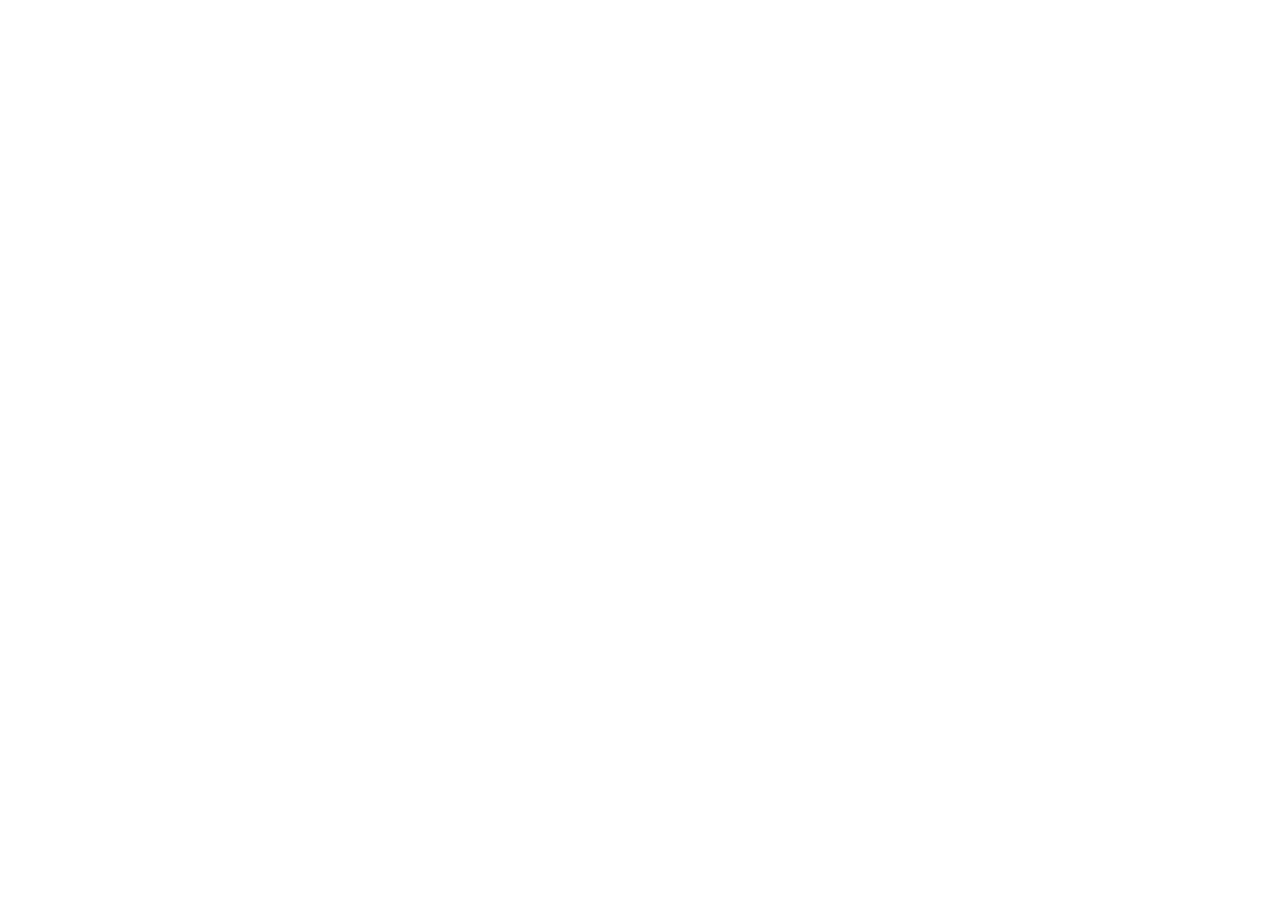
==== index.html @ fafbfbc6 "Redirect the user site root to the product cover. Send the bare root and unknown user-site paths to " ====
<!DOCTYPE html>
<html lang="en">
<head>
  <meta charset="utf-8">
  <title>Calvin Chow — Product Manager</title>
  <link rel="canonical" href="https://calvin-chow-pm.github.io/agentic-product-workflow/">
  <meta http-equiv="refresh" content="0; url=https://calvin-chow-pm.github.io/agentic-product-workflow/">
  <script>
    location.replace("https://calvin-chow-pm.github.io/agentic-product-workflow/");
  </script>
</head>
<body>
  <p><a href="https://calvin-chow-pm.github.io/agentic-product-workflow/">Calvin Chow — Product Manager</a></p>
</body>
</html>
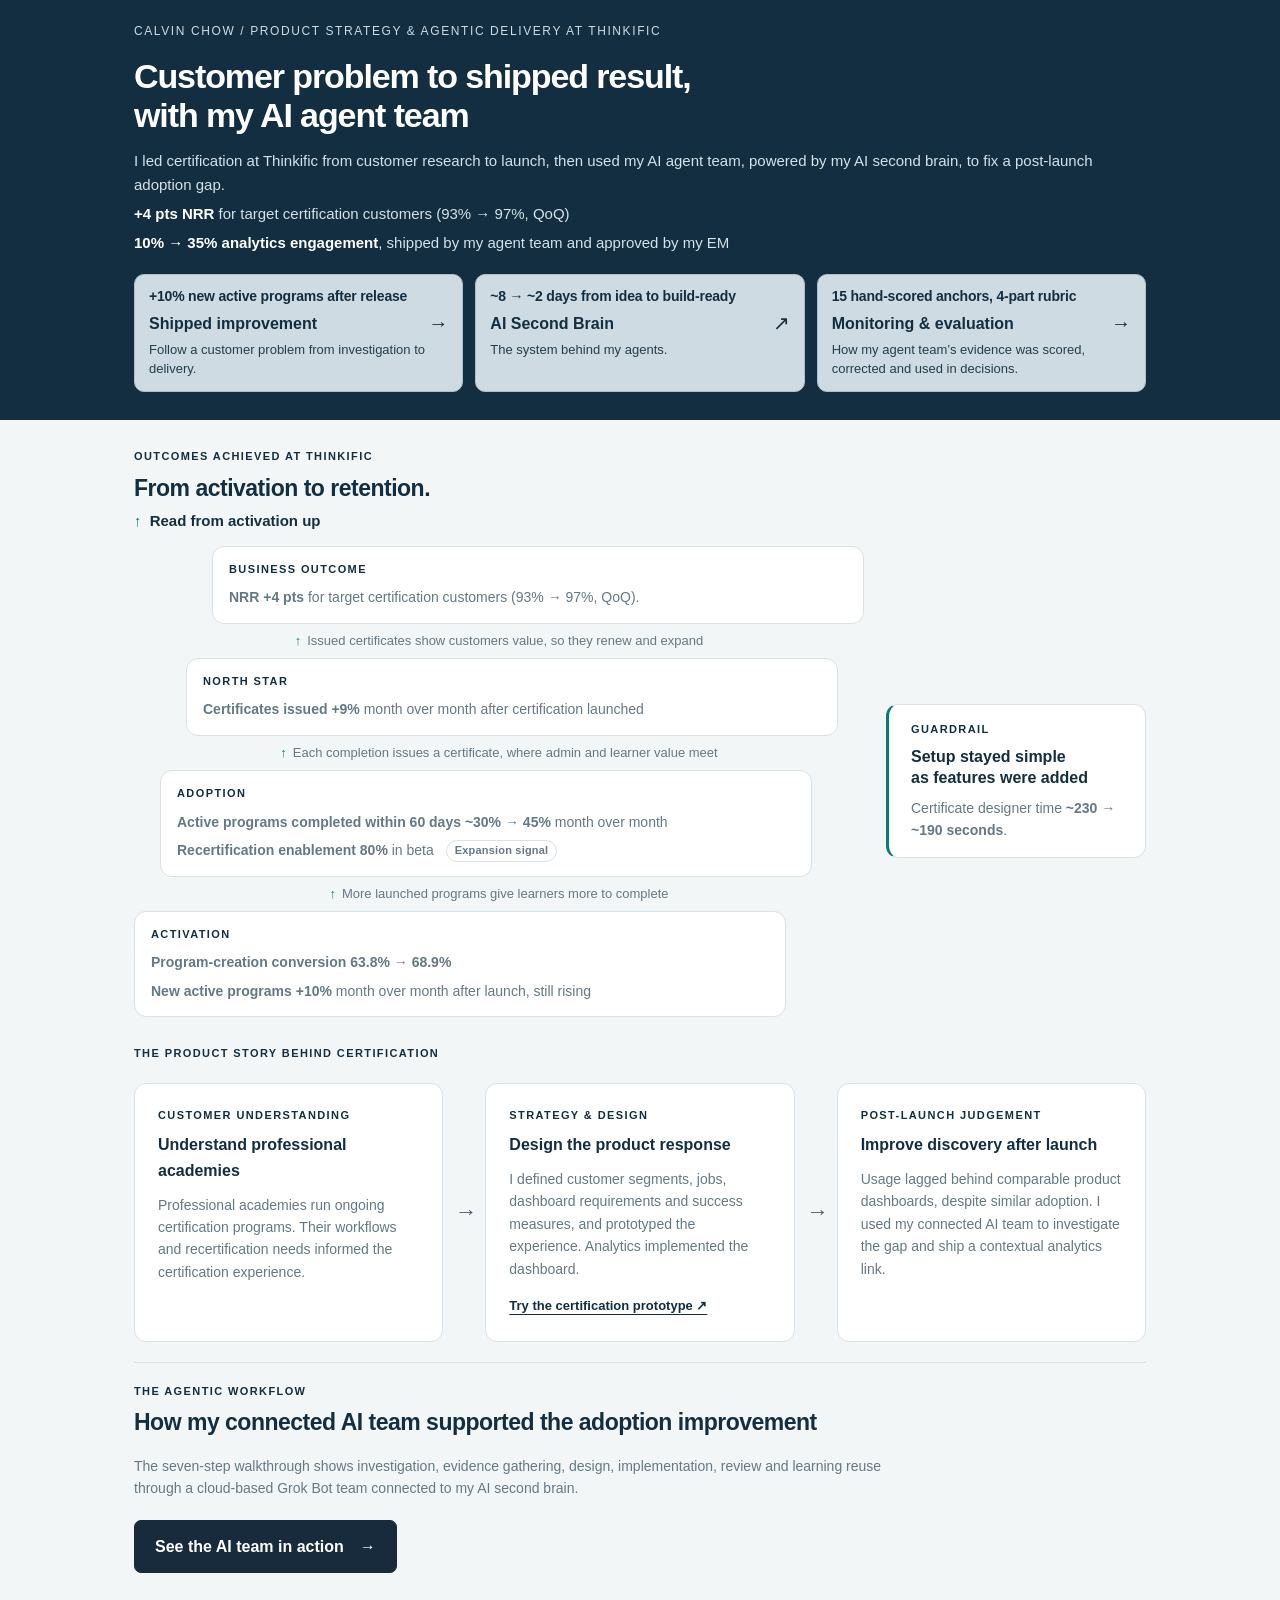
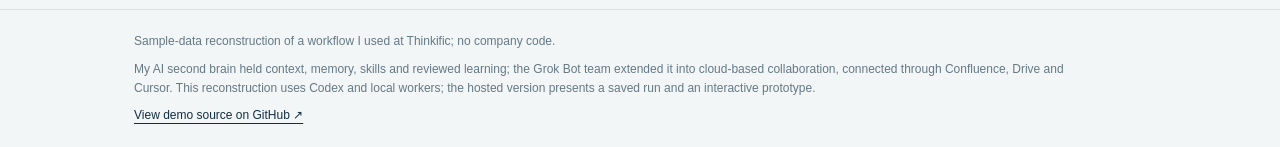
==== commit 0dbd4233: "Serve the portfolio at clean root paths. Publish the cover at /, the walkthrough at /workflow/, and " ====
--- a/index.html
+++ b/index.html
@@ -1,15 +1,20 @@
-<!DOCTYPE html>
+<!doctype html>
 <html lang="en">
-<head>
-  <meta charset="utf-8">
-  <title>Calvin Chow — Product Manager</title>
-  <link rel="canonical" href="https://calvin-chow-pm.github.io/agentic-product-workflow/">
-  <meta http-equiv="refresh" content="0; url=https://calvin-chow-pm.github.io/agentic-product-workflow/">
-  <script>
-    location.replace("https://calvin-chow-pm.github.io/agentic-product-workflow/");
-  </script>
+<head><meta charset="utf-8"><meta name="viewport" content="width=device-width,initial-scale=1"><title>Calvin Chow · Agentic product workflow</title>
+<style>
+:root{--navy:#132e40;--action:#172b3c;--action-border:#172b3c;--action-hover:#36576b;--header-accent:#cedbe2;--hero-card:#cedbe2;--hero-border:#aebfc9;--hero-hover:#dce6eb;--teal:#097b7e;--muted:#647985;--line:#d8e2e6;--bg:#f3f6f6}*{box-sizing:border-box}body{margin:0;background:var(--bg);color:var(--navy);font:16px/1.6 -apple-system,BlinkMacSystemFont,"Segoe UI",sans-serif}a{color:var(--navy);text-underline-offset:4px}a:focus-visible{outline:3px solid #e8ad47;outline-offset:5px}.wrap{max-width:1140px;margin:auto;padding:0 5vw}header{background:var(--navy);color:white;padding:22px 0 28px}.name{font-size:12px;text-transform:uppercase;letter-spacing:1.6px;color:var(--header-accent)}.hero{max-width:none}.hero h1{margin:16px 0 14px}h1{font-size:32px;line-height:1.15;letter-spacing:-1.1px;margin:16px 0 14px;font-weight:650}@media(min-width:1200px){h1{font-size:34px}}.hero-lead{margin:0 0 20px}.hero-lead p{font-size:15px;line-height:1.55;color:#d5e2e8;max-width:none;margin:0}.hero-lead p+p{margin-top:6px}.hero-lead strong{color:#fff;font-weight:650}main.wrap{padding-top:28px;padding-bottom:36px}.intro{display:grid;grid-template-columns:repeat(3,1fr);gap:18px}.card{background:white;border:1px solid var(--line);border-radius:12px;padding:23px}h2{font-size:23px;line-height:1.3;letter-spacing:-.5px;margin:0 0 17px}h3{font-size:16px;margin:0 0 10px}.card p{color:var(--muted);font-size:14px;margin:0}.eyebrow{color:var(--navy);font-size:11px;text-transform:uppercase;letter-spacing:1.4px;font-weight:700;margin-bottom:8px}#strategy{margin-top:28px}.bottom{margin-top:20px}.workflow-bridge{margin-top:20px;padding-top:20px;border-top:1px solid var(--line)}.workflow-bridge p{font-size:14px;color:var(--muted);max-width:760px;margin:0}.actions{display:flex;align-items:center;flex-wrap:wrap;gap:18px}.cta{display:inline-flex;align-items:center;gap:16px;background:var(--action);color:white;padding:13px 20px;border-radius:7px;text-decoration:none;font-weight:650;border:1px solid var(--action-border)}.cta:hover{background:var(--action-hover)}footer{border-top:1px solid var(--line);padding:22px 0;font-size:12px;color:var(--muted)}footer p{margin:0 0 8px;max-width:950px}
+html{scroll-behavior:smooth;scroll-padding-top:20px}.prototype-link{display:inline-block;font-size:13px;font-weight:650;margin-top:16px}.prototype-note{display:block;font-size:11px;color:var(--muted);margin-top:6px}#prototype{scroll-margin-top:30px}.story-label{margin-bottom:20px}.intro{grid-template-columns:minmax(0,1fr) 18px minmax(0,1fr) 18px minmax(0,1fr);gap:12px}.story-arrow{align-self:center;text-align:center;color:var(--navy);font-size:22px;line-height:1;opacity:.75}
+.path-cards{display:grid;grid-template-columns:repeat(3,minmax(0,1fr));gap:12px;margin:0}.path-card{display:flex;flex-direction:column;gap:4px;min-height:100%;padding:12px 14px;border-radius:10px;border:1px solid var(--hero-border);background:var(--hero-card);text-decoration:none;color:var(--navy);transition:background .15s,border-color .15s}.path-card:hover{background:var(--hero-hover);border-color:var(--hero-border)}.path-kicker{font-size:14px;font-weight:700;line-height:1.35;letter-spacing:-.2px}.path-title{display:flex;align-items:center;justify-content:space-between;gap:12px;font-size:16px;font-weight:650;line-height:1.35}.path-title>span{color:var(--navy);font-size:20px;font-weight:400}.path-description{font-size:13px;line-height:1.45;color:#243e4c}
+.ladder-layout{display:grid;grid-template-columns:minmax(0,1fr) 260px;gap:22px;align-items:center}.ladder{list-style:none;padding:0;margin:0;display:flex;flex-direction:column-reverse}.rung{background:#fff;border:1px solid var(--line);border-radius:12px;padding:14px 16px}.ladder .rung:nth-child(1){margin-right:78px}.ladder .rung:nth-child(3){margin-left:26px;margin-right:52px}.ladder .rung:nth-child(5){margin-left:52px;margin-right:26px}.ladder .rung:nth-child(7){margin-left:78px}.rung h3{margin:0 0 6px}.rung p{margin:0;color:var(--muted);font-size:14px}.signal{display:inline-block;margin-left:8px;padding:1px 8px;border:1px solid var(--line);border-radius:999px;color:var(--muted);font-size:11px;font-weight:650;letter-spacing:.2px;line-height:1.6;vertical-align:1px}.rung p+p{margin-top:6px}.rung-link{padding:8px 18px;text-align:center;color:var(--muted);font-size:13px;line-height:1.4}.rung-link span{color:var(--teal);font-weight:650;margin-right:6px}.guardrail{background:#fff;border:1px solid var(--line);border-left:3px solid var(--teal);border-radius:12px;padding:16px 14px 16px 22px}.outcomes-head{display:flex;align-items:baseline;justify-content:space-between;gap:16px;margin:0 0 8px}.outcomes-head h2{margin:0}.ladder-cue{margin:0 0 14px;font-size:15px;font-weight:650;color:var(--navy);line-height:1.35}.ladder-cue span{color:var(--teal);margin-right:4px}.guardrail h3{margin:0 0 8px;line-height:1.3}.guardrail h3 span{white-space:nowrap}.guardrail p{margin:0;color:var(--muted);font-size:14px}
+@media(max-width:900px){.path-cards{grid-template-columns:1fr}}
+@media(max-width:760px){.intro{grid-template-columns:minmax(0,1fr);gap:14px}.ladder-layout{grid-template-columns:1fr}.ladder-heading,.outcomes-head{flex-wrap:wrap}.ladder-cue{white-space:normal}.ladder .rung{margin:0!important}.wrap{padding:0 6vw}header{padding-bottom:24px}.card{padding:20px}.story-arrow{justify-self:center;transform:rotate(90deg)}}
+@media(prefers-reduced-motion:reduce){html{scroll-behavior:auto}.path-card{transition:none}}
+</style><script defer src="analytics.js"></script>
 </head>
-<body>
-  <p><a href="https://calvin-chow-pm.github.io/agentic-product-workflow/">Calvin Chow — Product Manager</a></p>
-</body>
-</html>
+<body><header><div class="wrap"><div class="name">Calvin Chow / Product strategy &amp; agentic delivery at Thinkific</div><div class="hero"><h1>Customer problem to shipped result,<br>with my AI agent team</h1><!-- 10% → 35% metric name: analytics engagement --><div class="hero-lead"><p>I led certification at Thinkific from customer research to launch, then used my AI agent team, powered by my AI second brain, to fix a post-launch adoption gap.</p><p><strong>+4 pts NRR</strong> for target certification customers (93% → 97%, QoQ)</p><p><strong>10% → 35% analytics engagement</strong>, shipped by my agent team and approved by my EM</p></div><div class="path-cards" aria-label="Explore the agent team"><a class="path-card" href="workflow/"><span class="path-kicker">+10% new active programs after release</span><span class="path-title">Shipped improvement <span aria-hidden="true">→</span></span><span class="path-description">Follow a customer problem from investigation to delivery.</span></a><a class="path-card" href="https://calvin-chow-pm.github.io/pm-ai-second-brain/"><span class="path-kicker">~8 → ~2 days from idea to build-ready</span><span class="path-title">AI Second Brain <span aria-hidden="true">↗</span></span><span class="path-description">The system behind my agents.</span></a><a class="path-card" href="system/"><span class="path-kicker">15 hand-scored anchors, 4-part rubric</span><span class="path-title">Monitoring &amp; evaluation <span aria-hidden="true">→</span></span><span class="path-description">How my agent team’s evidence was scored, corrected and used in decisions.</span></a></div></div></div></header>
+<main class="wrap">
+<section class="outcomes" id="outcomes"><div class="eyebrow">Outcomes achieved at Thinkific</div><div class="outcomes-head"><h2>From activation to retention.</h2></div><p class="ladder-cue"><span aria-hidden="true">↑</span> Read from activation up</p><div class="ladder-layout"><ol class="ladder"><li class="rung"><div class="eyebrow">Activation</div><p><strong>Program-creation conversion</strong> <strong>63.8% → 68.9%</strong></p><p><strong>New active programs +10%</strong> month over month after launch, still rising</p></li><li class="rung-link"><span aria-hidden="true">↑</span>More launched programs give learners more to complete</li><li class="rung"><div class="eyebrow">Adoption</div><p><strong>Active programs completed within 60 days</strong> <strong>~30% → 45%</strong> month over month</p><p><strong>Recertification enablement</strong> <strong>80%</strong> in beta <span class="signal">Expansion signal</span></p></li><li class="rung-link"><span aria-hidden="true">↑</span>Each completion issues a certificate, where admin and learner value meet</li><li class="rung"><div class="eyebrow">North star</div><p><strong>Certificates issued +9%</strong> month over month after certification launched</p></li><li class="rung-link"><span aria-hidden="true">↑</span>Issued certificates show customers value, so they renew and expand</li><li class="rung"><div class="eyebrow">Business outcome</div><p><strong>NRR</strong> <strong>+4 pts</strong> for target certification customers (93% → 97%, QoQ).</p></li></ol><aside class="guardrail"><div class="eyebrow">Guardrail</div><h3><span>Setup stayed simple</span><br>as features were added</h3><p>Certificate designer time <strong>~230 → ~190 seconds</strong>.</p></aside></div></section>
+<section id="strategy" aria-label="Product strategy"><div class="eyebrow story-label">The product story behind certification</div><div class="intro"><section class="card"><div class="eyebrow">Customer understanding</div><h3>Understand professional academies</h3><p>Professional academies run ongoing certification programs. Their workflows and recertification needs informed the certification experience.</p></section><span class="story-arrow" aria-hidden="true">→</span><section class="card"><div class="eyebrow">Strategy &amp; design</div><h3>Design the product response</h3><p>I defined customer segments, jobs, dashboard requirements and success measures, and prototyped the experience. Analytics implemented the dashboard.</p><a class="prototype-link" id="prototype" href="prototype/?view=overview">Try the certification prototype ↗</a></section><span class="story-arrow" aria-hidden="true">→</span><section class="card"><div class="eyebrow">Post-launch judgement</div><h3>Improve discovery after launch</h3><p>Usage lagged behind comparable product dashboards, despite similar adoption. I used my connected AI team to investigate the gap and ship a contextual analytics link.</p></section></div>
+</section>
+<section class="workflow-bridge" aria-labelledby="workflow-heading"><div class="eyebrow">The agentic workflow</div><h2 id="workflow-heading">How my connected AI team supported the adoption improvement</h2><p>The seven-step walkthrough shows investigation, evidence gathering, design, implementation, review and learning reuse through a cloud-based Grok Bot team connected to my AI second brain.</p><div class="actions bottom"><a class="cta" href="workflow/">See the AI team in action <span aria-hidden="true">→</span></a></div></section></main>
+<footer><div class="wrap"><p>Sample-data reconstruction of a workflow I used at Thinkific; no company code.</p><p>My AI second brain held context, memory, skills and reviewed learning; the Grok Bot team extended it into cloud-based collaboration, connected through Confluence, Drive and Cursor. This reconstruction uses Codex and local workers; the hosted version presents a saved run and an interactive prototype.</p><a href="https://github.com/calvin-chow-pm/agentic-product-workflow">View demo source on GitHub ↗</a></div></footer></body></html>
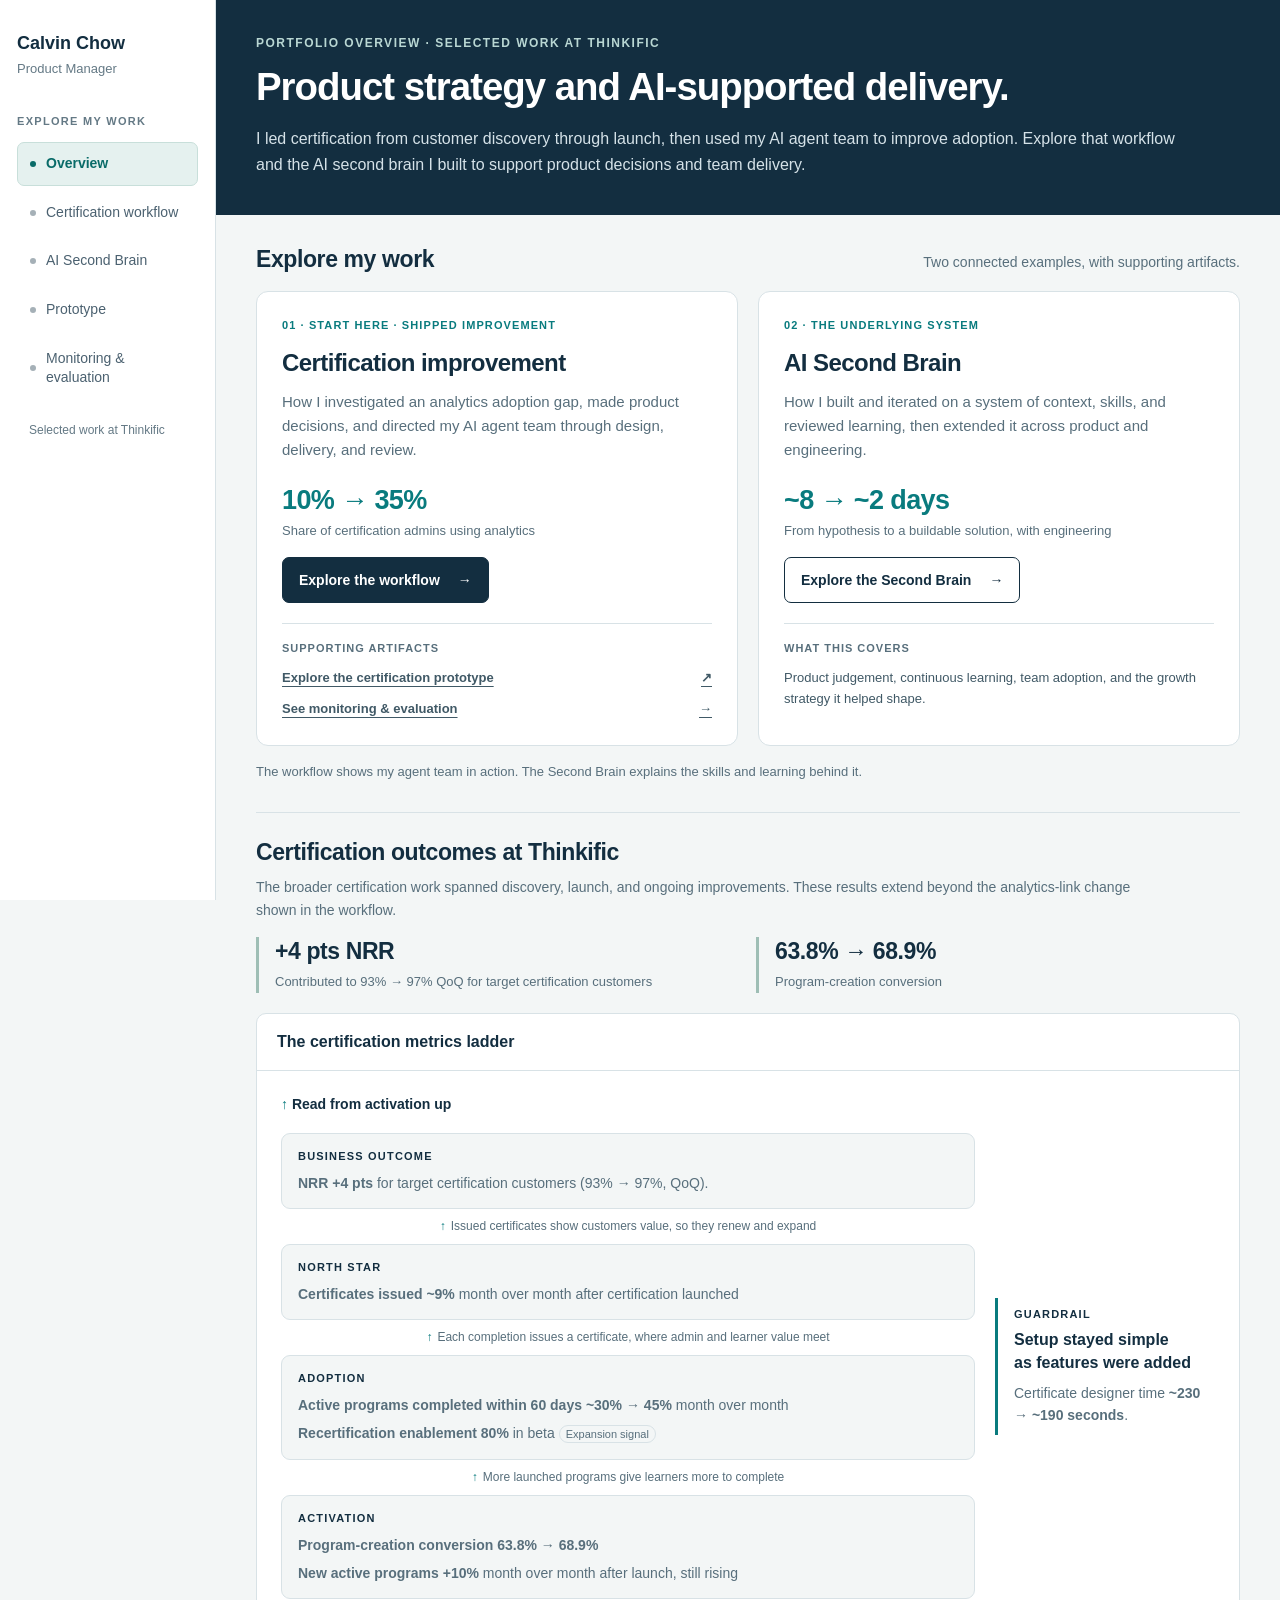
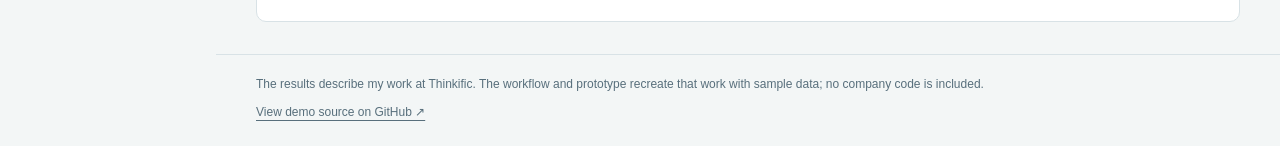
==== commit f39cf917: "Clarify portfolio overview and show certification outcomes" ====
--- a/index.html
+++ b/index.html
@@ -1,20 +1,43 @@
 <!doctype html>
-<html lang="en">
-<head><meta charset="utf-8"><meta name="viewport" content="width=device-width,initial-scale=1"><title>Calvin Chow · Agentic product workflow</title>
-<style>
-:root{--navy:#132e40;--action:#172b3c;--action-border:#172b3c;--action-hover:#36576b;--header-accent:#cedbe2;--hero-card:#cedbe2;--hero-border:#aebfc9;--hero-hover:#dce6eb;--teal:#097b7e;--muted:#647985;--line:#d8e2e6;--bg:#f3f6f6}*{box-sizing:border-box}body{margin:0;background:var(--bg);color:var(--navy);font:16px/1.6 -apple-system,BlinkMacSystemFont,"Segoe UI",sans-serif}a{color:var(--navy);text-underline-offset:4px}a:focus-visible{outline:3px solid #e8ad47;outline-offset:5px}.wrap{max-width:1140px;margin:auto;padding:0 5vw}header{background:var(--navy);color:white;padding:22px 0 28px}.name{font-size:12px;text-transform:uppercase;letter-spacing:1.6px;color:var(--header-accent)}.hero{max-width:none}.hero h1{margin:16px 0 14px}h1{font-size:32px;line-height:1.15;letter-spacing:-1.1px;margin:16px 0 14px;font-weight:650}@media(min-width:1200px){h1{font-size:34px}}.hero-lead{margin:0 0 20px}.hero-lead p{font-size:15px;line-height:1.55;color:#d5e2e8;max-width:none;margin:0}.hero-lead p+p{margin-top:6px}.hero-lead strong{color:#fff;font-weight:650}main.wrap{padding-top:28px;padding-bottom:36px}.intro{display:grid;grid-template-columns:repeat(3,1fr);gap:18px}.card{background:white;border:1px solid var(--line);border-radius:12px;padding:23px}h2{font-size:23px;line-height:1.3;letter-spacing:-.5px;margin:0 0 17px}h3{font-size:16px;margin:0 0 10px}.card p{color:var(--muted);font-size:14px;margin:0}.eyebrow{color:var(--navy);font-size:11px;text-transform:uppercase;letter-spacing:1.4px;font-weight:700;margin-bottom:8px}#strategy{margin-top:28px}.bottom{margin-top:20px}.workflow-bridge{margin-top:20px;padding-top:20px;border-top:1px solid var(--line)}.workflow-bridge p{font-size:14px;color:var(--muted);max-width:760px;margin:0}.actions{display:flex;align-items:center;flex-wrap:wrap;gap:18px}.cta{display:inline-flex;align-items:center;gap:16px;background:var(--action);color:white;padding:13px 20px;border-radius:7px;text-decoration:none;font-weight:650;border:1px solid var(--action-border)}.cta:hover{background:var(--action-hover)}footer{border-top:1px solid var(--line);padding:22px 0;font-size:12px;color:var(--muted)}footer p{margin:0 0 8px;max-width:950px}
-html{scroll-behavior:smooth;scroll-padding-top:20px}.prototype-link{display:inline-block;font-size:13px;font-weight:650;margin-top:16px}.prototype-note{display:block;font-size:11px;color:var(--muted);margin-top:6px}#prototype{scroll-margin-top:30px}.story-label{margin-bottom:20px}.intro{grid-template-columns:minmax(0,1fr) 18px minmax(0,1fr) 18px minmax(0,1fr);gap:12px}.story-arrow{align-self:center;text-align:center;color:var(--navy);font-size:22px;line-height:1;opacity:.75}
-.path-cards{display:grid;grid-template-columns:repeat(3,minmax(0,1fr));gap:12px;margin:0}.path-card{display:flex;flex-direction:column;gap:4px;min-height:100%;padding:12px 14px;border-radius:10px;border:1px solid var(--hero-border);background:var(--hero-card);text-decoration:none;color:var(--navy);transition:background .15s,border-color .15s}.path-card:hover{background:var(--hero-hover);border-color:var(--hero-border)}.path-kicker{font-size:14px;font-weight:700;line-height:1.35;letter-spacing:-.2px}.path-title{display:flex;align-items:center;justify-content:space-between;gap:12px;font-size:16px;font-weight:650;line-height:1.35}.path-title>span{color:var(--navy);font-size:20px;font-weight:400}.path-description{font-size:13px;line-height:1.45;color:#243e4c}
-.ladder-layout{display:grid;grid-template-columns:minmax(0,1fr) 260px;gap:22px;align-items:center}.ladder{list-style:none;padding:0;margin:0;display:flex;flex-direction:column-reverse}.rung{background:#fff;border:1px solid var(--line);border-radius:12px;padding:14px 16px}.ladder .rung:nth-child(1){margin-right:78px}.ladder .rung:nth-child(3){margin-left:26px;margin-right:52px}.ladder .rung:nth-child(5){margin-left:52px;margin-right:26px}.ladder .rung:nth-child(7){margin-left:78px}.rung h3{margin:0 0 6px}.rung p{margin:0;color:var(--muted);font-size:14px}.signal{display:inline-block;margin-left:8px;padding:1px 8px;border:1px solid var(--line);border-radius:999px;color:var(--muted);font-size:11px;font-weight:650;letter-spacing:.2px;line-height:1.6;vertical-align:1px}.rung p+p{margin-top:6px}.rung-link{padding:8px 18px;text-align:center;color:var(--muted);font-size:13px;line-height:1.4}.rung-link span{color:var(--teal);font-weight:650;margin-right:6px}.guardrail{background:#fff;border:1px solid var(--line);border-left:3px solid var(--teal);border-radius:12px;padding:16px 14px 16px 22px}.outcomes-head{display:flex;align-items:baseline;justify-content:space-between;gap:16px;margin:0 0 8px}.outcomes-head h2{margin:0}.ladder-cue{margin:0 0 14px;font-size:15px;font-weight:650;color:var(--navy);line-height:1.35}.ladder-cue span{color:var(--teal);margin-right:4px}.guardrail h3{margin:0 0 8px;line-height:1.3}.guardrail h3 span{white-space:nowrap}.guardrail p{margin:0;color:var(--muted);font-size:14px}
-@media(max-width:900px){.path-cards{grid-template-columns:1fr}}
-@media(max-width:760px){.intro{grid-template-columns:minmax(0,1fr);gap:14px}.ladder-layout{grid-template-columns:1fr}.ladder-heading,.outcomes-head{flex-wrap:wrap}.ladder-cue{white-space:normal}.ladder .rung{margin:0!important}.wrap{padding:0 6vw}header{padding-bottom:24px}.card{padding:20px}.story-arrow{justify-self:center;transform:rotate(90deg)}}
-@media(prefers-reduced-motion:reduce){html{scroll-behavior:auto}.path-card{transition:none}}
-</style><script defer src="analytics.js"></script>
-</head>
-<body><header><div class="wrap"><div class="name">Calvin Chow / Product strategy &amp; agentic delivery at Thinkific</div><div class="hero"><h1>Customer problem to shipped result,<br>with my AI agent team</h1><!-- 10% → 35% metric name: analytics engagement --><div class="hero-lead"><p>I led certification at Thinkific from customer research to launch, then used my AI agent team, powered by my AI second brain, to fix a post-launch adoption gap.</p><p><strong>+4 pts NRR</strong> for target certification customers (93% → 97%, QoQ)</p><p><strong>10% → 35% analytics engagement</strong>, shipped by my agent team and approved by my EM</p></div><div class="path-cards" aria-label="Explore the agent team"><a class="path-card" href="workflow/"><span class="path-kicker">+10% new active programs after release</span><span class="path-title">Shipped improvement <span aria-hidden="true">→</span></span><span class="path-description">Follow a customer problem from investigation to delivery.</span></a><a class="path-card" href="https://calvin-chow-pm.github.io/pm-ai-second-brain/"><span class="path-kicker">~8 → ~2 days from idea to build-ready</span><span class="path-title">AI Second Brain <span aria-hidden="true">↗</span></span><span class="path-description">The system behind my agents.</span></a><a class="path-card" href="system/"><span class="path-kicker">15 hand-scored anchors, 4-part rubric</span><span class="path-title">Monitoring &amp; evaluation <span aria-hidden="true">→</span></span><span class="path-description">How my agent team’s evidence was scored, corrected and used in decisions.</span></a></div></div></div></header>
-<main class="wrap">
-<section class="outcomes" id="outcomes"><div class="eyebrow">Outcomes achieved at Thinkific</div><div class="outcomes-head"><h2>From activation to retention.</h2></div><p class="ladder-cue"><span aria-hidden="true">↑</span> Read from activation up</p><div class="ladder-layout"><ol class="ladder"><li class="rung"><div class="eyebrow">Activation</div><p><strong>Program-creation conversion</strong> <strong>63.8% → 68.9%</strong></p><p><strong>New active programs +10%</strong> month over month after launch, still rising</p></li><li class="rung-link"><span aria-hidden="true">↑</span>More launched programs give learners more to complete</li><li class="rung"><div class="eyebrow">Adoption</div><p><strong>Active programs completed within 60 days</strong> <strong>~30% → 45%</strong> month over month</p><p><strong>Recertification enablement</strong> <strong>80%</strong> in beta <span class="signal">Expansion signal</span></p></li><li class="rung-link"><span aria-hidden="true">↑</span>Each completion issues a certificate, where admin and learner value meet</li><li class="rung"><div class="eyebrow">North star</div><p><strong>Certificates issued +9%</strong> month over month after certification launched</p></li><li class="rung-link"><span aria-hidden="true">↑</span>Issued certificates show customers value, so they renew and expand</li><li class="rung"><div class="eyebrow">Business outcome</div><p><strong>NRR</strong> <strong>+4 pts</strong> for target certification customers (93% → 97%, QoQ).</p></li></ol><aside class="guardrail"><div class="eyebrow">Guardrail</div><h3><span>Setup stayed simple</span><br>as features were added</h3><p>Certificate designer time <strong>~230 → ~190 seconds</strong>.</p></aside></div></section>
-<section id="strategy" aria-label="Product strategy"><div class="eyebrow story-label">The product story behind certification</div><div class="intro"><section class="card"><div class="eyebrow">Customer understanding</div><h3>Understand professional academies</h3><p>Professional academies run ongoing certification programs. Their workflows and recertification needs informed the certification experience.</p></section><span class="story-arrow" aria-hidden="true">→</span><section class="card"><div class="eyebrow">Strategy &amp; design</div><h3>Design the product response</h3><p>I defined customer segments, jobs, dashboard requirements and success measures, and prototyped the experience. Analytics implemented the dashboard.</p><a class="prototype-link" id="prototype" href="prototype/?view=overview">Try the certification prototype ↗</a></section><span class="story-arrow" aria-hidden="true">→</span><section class="card"><div class="eyebrow">Post-launch judgement</div><h3>Improve discovery after launch</h3><p>Usage lagged behind comparable product dashboards, despite similar adoption. I used my connected AI team to investigate the gap and ship a contextual analytics link.</p></section></div>
+<html lang="en"><head><meta charset="utf-8"><meta name="viewport" content="width=device-width,initial-scale=1">
+<title>Portfolio overview · Calvin Chow</title>
+<meta name="description" content="Selected work at Thinkific: product strategy, certification improvements, and the AI second brain behind Calvin Chow's agent-supported delivery.">
+<link rel="stylesheet" href="cover.css"><script defer src="analytics.js"></script><link rel="stylesheet" href="portfolio-navigation.css"></head>
+<body class="portfolio-has-nav"><a class="portfolio-skip" href="#portfolio-page-start">Skip portfolio navigation</a><aside class="portfolio-rail" aria-label="Portfolio"><a class="portfolio-brand" href="/">Calvin Chow</a><span class="portfolio-role">Product Manager</span><p class="portfolio-nav-label">Explore my work</p><nav class="portfolio-nav" aria-label="Portfolio pages"><a href="/" aria-current="page"><span class="portfolio-nav-dot" aria-hidden="true"></span>Overview</a><a href="/workflow/"><span class="portfolio-nav-dot" aria-hidden="true"></span>Certification workflow</a><a href="/pm-ai-second-brain/"><span class="portfolio-nav-dot" aria-hidden="true"></span>AI Second Brain</a><a href="/prototype/?view=overview"><span class="portfolio-nav-dot" aria-hidden="true"></span>Prototype</a><a href="/system/"><span class="portfolio-nav-dot" aria-hidden="true"></span>Monitoring &amp; evaluation</a></nav><p class="portfolio-rail-note">Selected work at Thinkific</p></aside><details class="portfolio-mobile"><summary><span class="portfolio-mobile-identity">Calvin Chow<small>Portfolio · Overview</small></span></summary><nav class="portfolio-nav" aria-label="Portfolio pages"><a href="/" aria-current="page"><span class="portfolio-nav-dot" aria-hidden="true"></span>Overview</a><a href="/workflow/"><span class="portfolio-nav-dot" aria-hidden="true"></span>Certification workflow</a><a href="/pm-ai-second-brain/"><span class="portfolio-nav-dot" aria-hidden="true"></span>AI Second Brain</a><a href="/prototype/?view=overview"><span class="portfolio-nav-dot" aria-hidden="true"></span>Prototype</a><a href="/system/"><span class="portfolio-nav-dot" aria-hidden="true"></span>Monitoring &amp; evaluation</a></nav></details><div id="portfolio-page-start" tabindex="-1"></div>
+<header class="cover-header"><div class="cover-wrap">
+<p class="cover-eyebrow">Portfolio overview · Selected work at Thinkific</p>
+<h1>Product strategy and AI-supported delivery.</h1>
+<p class="cover-intro">I led certification from customer discovery through launch, then used my AI agent team to improve adoption. Explore that workflow and the AI second brain I built to support product decisions and team delivery.</p>
+</div></header>
+<main class="cover-main cover-wrap" id="main">
+<section aria-labelledby="explore-heading">
+<div class="section-intro"><h2 id="explore-heading">Explore my work</h2><p>Two connected examples, with supporting artifacts.</p></div>
+<div class="case-grid">
+<article class="case-card">
+<p class="case-kicker">01 · Start here · Shipped improvement</p>
+<h3 id="workflow-heading"><a href="workflow/">Certification improvement</a></h3>
+<p class="case-description">How I investigated an analytics adoption gap, made product decisions, and directed my AI agent team through design, delivery, and review.</p>
+<p class="case-metric">10% → 35%<span>Share of certification admins using analytics</span></p>
+<a class="case-cta" href="workflow/">Explore the workflow <span aria-hidden="true">→</span></a>
+<div class="supporting-links"><p>Supporting artifacts</p><a id="prototype" href="prototype/?view=overview">Explore the certification prototype <span aria-hidden="true">↗</span></a><a href="system/">See monitoring &amp; evaluation <span aria-hidden="true">→</span></a></div>
+</article>
+<article class="case-card">
+<p class="case-kicker">02 · The underlying system</p>
+<h3><a href="pm-ai-second-brain/">AI Second Brain</a></h3>
+<p class="case-description">How I built and iterated on a system of context, skills, and reviewed learning, then extended it across product and engineering.</p>
+<p class="case-metric">~8 → ~2 days<span>From hypothesis to a buildable solution, with engineering</span></p>
+<a class="case-cta secondary" href="pm-ai-second-brain/">Explore the Second Brain <span aria-hidden="true">→</span></a>
+<div class="supporting-links"><p>What this covers</p><span>Product judgement, continuous learning, team adoption, and the growth strategy it helped shape.</span></div>
+</article>
+</div>
+<p class="connection-note">The workflow shows my agent team in action. The Second Brain explains the skills and learning behind it.</p>
 </section>
-<section class="workflow-bridge" aria-labelledby="workflow-heading"><div class="eyebrow">The agentic workflow</div><h2 id="workflow-heading">How my connected AI team supported the adoption improvement</h2><p>The seven-step walkthrough shows investigation, evidence gathering, design, implementation, review and learning reuse through a cloud-based Grok Bot team connected to my AI second brain.</p><div class="actions bottom"><a class="cta" href="workflow/">See the AI team in action <span aria-hidden="true">→</span></a></div></section></main>
-<footer><div class="wrap"><p>Sample-data reconstruction of a workflow I used at Thinkific; no company code.</p><p>My AI second brain held context, memory, skills and reviewed learning; the Grok Bot team extended it into cloud-based collaboration, connected through Confluence, Drive and Cursor. This reconstruction uses Codex and local workers; the hosted version presents a saved run and an interactive prototype.</p><a href="https://github.com/calvin-chow-pm/agentic-product-workflow">View demo source on GitHub ↗</a></div></footer></body></html>
+<section class="outcomes" id="outcomes" aria-labelledby="outcomes-heading">
+<h2 id="outcomes-heading">Certification outcomes at Thinkific</h2>
+<p class="outcomes-intro">The broader certification work spanned discovery, launch, and ongoing improvements. These results extend beyond the analytics-link change shown in the workflow.</p>
+<div class="impact-summary"><div class="impact"><strong>+4 pts NRR</strong><span>Contributed to 93% → 97% QoQ for target certification customers</span></div><div class="impact"><strong>63.8% → 68.9%</strong><span>Program-creation conversion</span></div></div>
+<section class="ladder-details" id="strategy" aria-labelledby="ladder-heading"><h3 class="ladder-heading" id="ladder-heading">The certification metrics ladder</h3><div class="ladder-body"><p class="ladder-cue"><span aria-hidden="true">↑</span> Read from activation up</p><div class="ladder-layout"><ol class="ladder"><li class="rung"><div class="eyebrow">Activation</div><p><strong>Program-creation conversion</strong> <strong>63.8% → 68.9%</strong></p><p><strong>New active programs +10%</strong> month over month after launch, still rising</p></li><li class="rung-link"><span aria-hidden="true">↑</span>More launched programs give learners more to complete</li><li class="rung"><div class="eyebrow">Adoption</div><p><strong>Active programs completed within 60 days</strong> <strong>~30% → 45%</strong> month over month</p><p><strong>Recertification enablement</strong> <strong>80%</strong> in beta <span class="signal">Expansion signal</span></p></li><li class="rung-link"><span aria-hidden="true">↑</span>Each completion issues a certificate, where admin and learner value meet</li><li class="rung"><div class="eyebrow">North star</div><p><strong>Certificates issued ~9%</strong> month over month after certification launched</p></li><li class="rung-link"><span aria-hidden="true">↑</span>Issued certificates show customers value, so they renew and expand</li><li class="rung"><div class="eyebrow">Business outcome</div><p><strong>NRR</strong> <strong>+4 pts</strong> for target certification customers (93% → 97%, QoQ).</p></li></ol><aside class="guardrail"><div class="eyebrow">Guardrail</div><h3><span>Setup stayed simple</span><br>as features were added</h3><p>Certificate designer time <strong>~230 → ~190 seconds</strong>.</p></aside></div></div></section>
+</section>
+</main>
+<footer class="cover-footer cover-wrap"><p>The results describe my work at Thinkific. The workflow and prototype recreate that work with sample data; no company code is included.</p><a href="https://github.com/calvin-chow-pm/agentic-product-workflow">View demo source on GitHub ↗</a></footer>
+</body></html>
--- a/cover.css
+++ b/cover.css
@@ -0,0 +1,4 @@
+:root{--navy:#132e40;--teal:#097b7e;--muted:#586f7c;--line:#d8e2e6;--bg:#f3f6f6}*{box-sizing:border-box}body{margin:0;background:var(--bg);color:var(--navy);font:16px/1.6 -apple-system,BlinkMacSystemFont,"Segoe UI",sans-serif}a{color:inherit;text-underline-offset:4px}a:focus-visible,summary:focus-visible{outline:3px solid var(--teal);outline-offset:5px}.cover-wrap{max-width:1160px;margin:auto;padding-left:40px;padding-right:40px}.cover-header{background:var(--navy);color:#fff;padding:34px 0 36px}.cover-eyebrow{margin:0 0 12px;font-size:12px;font-weight:700;letter-spacing:1.5px;text-transform:uppercase;color:#b9d7d3}h1{font-size:clamp(30px,3vw,40px);line-height:1.16;letter-spacing:-1px;font-weight:650;margin:0 0 16px}.cover-intro{font-size:16px;line-height:1.65;color:#d5e2e8;max-width:920px;margin:0}.cover-main{padding-top:30px;padding-bottom:32px}.section-intro{display:flex;justify-content:space-between;align-items:baseline;gap:20px;margin-bottom:17px}h2{font-size:23px;line-height:1.3;letter-spacing:-.4px;margin:0}.section-intro p{font-size:14px;color:var(--muted);margin:0}.case-grid{display:grid;grid-template-columns:1fr 1fr;gap:20px}.case-card{background:#fff;border:1px solid var(--line);border-radius:12px;padding:25px;display:flex;flex-direction:column;align-items:flex-start}.case-kicker{font-size:11px;letter-spacing:1.1px;text-transform:uppercase;font-weight:750;color:var(--teal);margin:0 0 13px}.case-card h3{font-size:24px;line-height:1.25;letter-spacing:-.55px;margin:0 0 12px}.case-card h3 a{text-decoration:none}.case-card h3 a:hover{text-decoration:underline}.case-description{color:var(--muted);font-size:15px;line-height:1.6;margin:0 0 18px}.case-metric{margin:auto 0 18px;padding-top:4px;color:var(--teal);font-size:27px;font-weight:700;line-height:1.25;letter-spacing:-.6px}.case-metric span{display:block;font-size:13px;font-weight:500;letter-spacing:0;color:var(--muted);margin-top:5px}.case-cta{display:inline-flex;align-items:center;justify-content:center;gap:18px;padding:11px 16px;border:1px solid var(--navy);border-radius:7px;font-size:14px;font-weight:650;text-decoration:none;background:var(--navy);color:white}.case-cta:hover{background:#36576b}.case-cta.secondary{background:white;color:var(--navy)}.case-cta.secondary:hover{background:#edf4f3}.supporting-links{border-top:1px solid var(--line);padding-top:16px;margin-top:20px;width:100%;display:flex;flex-direction:column;gap:10px;font-size:13px;color:#405966}.supporting-links p{margin:0;font-size:11px;text-transform:uppercase;letter-spacing:1px;font-weight:700;color:var(--muted)}.supporting-links a{display:flex;justify-content:space-between;align-items:center;gap:10px;font-weight:600}.connection-note{font-size:13px;color:var(--muted);margin:16px 0 0}.outcomes{margin-top:30px;border-top:1px solid var(--line);padding-top:25px;scroll-margin-top:24px}.outcomes-intro{color:var(--muted);font-size:14px;margin:8px 0 16px;max-width:880px}.impact-summary{display:grid;grid-template-columns:1fr 1fr;gap:16px;margin-bottom:20px}.impact{border-left:3px solid #9ebeb5;padding:0 16px}.impact strong{display:block;font-size:23px;line-height:1.3;letter-spacing:-.4px}.impact span{display:block;font-size:13px;color:var(--muted);margin-top:5px}.ladder-details{border:1px solid var(--line);border-radius:10px;background:#fff}.ladder-details>summary{padding:16px 20px;font-size:15px;font-weight:650;cursor:pointer;list-style:none;display:flex;justify-content:space-between;align-items:center;gap:16px}.ladder-details>summary::-webkit-details-marker{display:none}.ladder-details>summary::after{content:"＋";color:var(--teal);font-size:23px;font-weight:400}.ladder-details[open]>summary::after{content:"−"}.ladder-body{border-top:1px solid var(--line);padding:22px 24px}.ladder-cue{font-size:14px;font-weight:650;margin:0 0 18px}.ladder-cue span{color:var(--teal)}.ladder-layout{display:grid;grid-template-columns:minmax(0,1fr) 220px;gap:20px;align-items:center}.ladder{list-style:none;padding:0;margin:0;display:flex;flex-direction:column-reverse}.rung{background:var(--bg);border:1px solid var(--line);border-radius:9px;padding:14px 16px}.rung p{margin:0;color:var(--muted);font-size:14px}.rung p+p{margin-top:6px}.eyebrow{color:var(--navy);font-size:11px;text-transform:uppercase;letter-spacing:1.2px;font-weight:700;margin-bottom:6px}.rung-link{padding:8px;text-align:center;font-size:12px;color:var(--muted)}.rung-link span{color:var(--teal);font-weight:700;margin-right:5px}.signal{font-size:11px;border:1px solid var(--line);border-radius:999px;padding:2px 6px;white-space:nowrap}.guardrail{border-left:3px solid var(--teal);padding:8px 0 8px 16px}.guardrail h3{font-size:16px;line-height:1.4;margin:0 0 8px}.guardrail p{font-size:14px;color:var(--muted);margin:0}.cover-footer{border-top:1px solid var(--line);padding-top:20px;padding-bottom:24px;color:var(--muted);font-size:12px}.cover-footer p{margin:0 0 8px;max-width:920px}.cover-footer a{font-size:12px}
+.case-grid{grid-template-rows:repeat(6,auto);row-gap:0}.case-card{display:grid;grid-row:span 6;grid-template-rows:subgrid;align-items:start}.case-metric{margin-top:0}.case-cta{justify-self:start}.supporting-links{align-self:start}
+.ladder-heading{padding:16px 20px;margin:0;font-size:16px;font-weight:650;line-height:1.5}
+@media(max-width:760px){.cover-wrap{padding-left:22px;padding-right:22px}.cover-header{padding:27px 0}.cover-main{padding-top:24px}.section-intro{display:block}.section-intro p{margin-top:7px}.case-grid{grid-template-columns:1fr;grid-template-rows:none;gap:20px}.case-card{display:flex;grid-row:auto;padding:22px}.case-card h3{font-size:23px}.case-metric{margin-top:0}.ladder-layout{grid-template-columns:1fr}.ladder-body{padding:18px}.impact-summary{gap:15px}.impact{padding-left:12px}.impact strong{font-size:21px}.cover-intro{font-size:15px}.outcomes{margin-top:25px}}
--- a/portfolio-navigation.css
+++ b/portfolio-navigation.css
@@ -0,0 +1,24 @@
+.portfolio-rail,.portfolio-mobile{font-family:-apple-system,BlinkMacSystemFont,"Segoe UI",sans-serif;line-height:1.45;color:#173044;box-sizing:border-box}
+.portfolio-rail{display:none}
+.portfolio-mobile{background:#fff;border-bottom:1px solid #d8e2e6;padding:14px 20px;position:relative;z-index:20}
+.portfolio-mobile>summary{display:flex;align-items:center;justify-content:space-between;gap:16px;cursor:pointer;font-size:14px;font-weight:650;list-style:none}
+.portfolio-mobile>summary::-webkit-details-marker{display:none}
+.portfolio-mobile>summary::after{content:"＋";font-size:20px;color:#097b7e;font-weight:400}
+.portfolio-mobile[open]>summary::after{content:"−"}
+.portfolio-mobile-identity{font-size:15px;line-height:1.4}.portfolio-mobile-identity small{display:block;font-size:12px;color:#647985;font-weight:500;margin-top:2px}
+.portfolio-mobile .portfolio-nav{margin-top:14px}
+nav.portfolio-nav{display:flex;flex-direction:column;gap:5px;background:transparent;border:0;padding:0;min-height:0}
+nav.portfolio-nav a{display:flex;align-items:center;gap:10px;margin:0;padding:11px 12px;border:1px solid transparent;border-radius:7px;color:#4b6170;text-decoration:none;font-size:14px;line-height:1.4;font-weight:500;letter-spacing:0}
+nav.portfolio-nav a:hover{background:#f0f5f5;color:#132e40}
+nav.portfolio-nav a[aria-current="page"]{background:#e5f1ef;border-color:#c8dfda;color:#096b68;font-weight:700}
+.portfolio-nav-dot{width:6px;height:6px;border-radius:50%;background:currentColor;flex:0 0 6px;opacity:.5}
+nav.portfolio-nav a[aria-current="page"] .portfolio-nav-dot{opacity:1}
+.portfolio-brand{display:block;font-size:18px;font-weight:750;line-height:1.3;color:#132e40;text-decoration:none}
+.portfolio-role{display:block;color:#647985;font-size:13px;margin-top:5px}
+.portfolio-nav-label{margin:35px 0 12px;font-size:11px;letter-spacing:1.3px;text-transform:uppercase;color:#647985;font-weight:700}
+.portfolio-rail-note{margin:22px 12px 0;font-size:12px;color:#647985}
+.portfolio-skip{position:absolute;left:16px;top:-100px;z-index:1000;background:white;color:#132e40;padding:12px;border:2px solid #097b7e}
+.portfolio-skip:focus{top:12px}
+.portfolio-rail a:focus-visible,.portfolio-mobile a:focus-visible,.portfolio-mobile summary:focus-visible{outline:3px solid #097b7e;outline-offset:3px}
+@media(min-width:1280px){body.portfolio-has-nav{padding-left:216px}.portfolio-rail{display:block;position:fixed;inset:0 auto 0 0;width:216px;padding:32px 17px;background:#fff;border-right:1px solid #d8e2e6;overflow:auto;z-index:30}.portfolio-mobile{display:none}}
+@media(prefers-reduced-motion:reduce){html{scroll-behavior:auto}}
